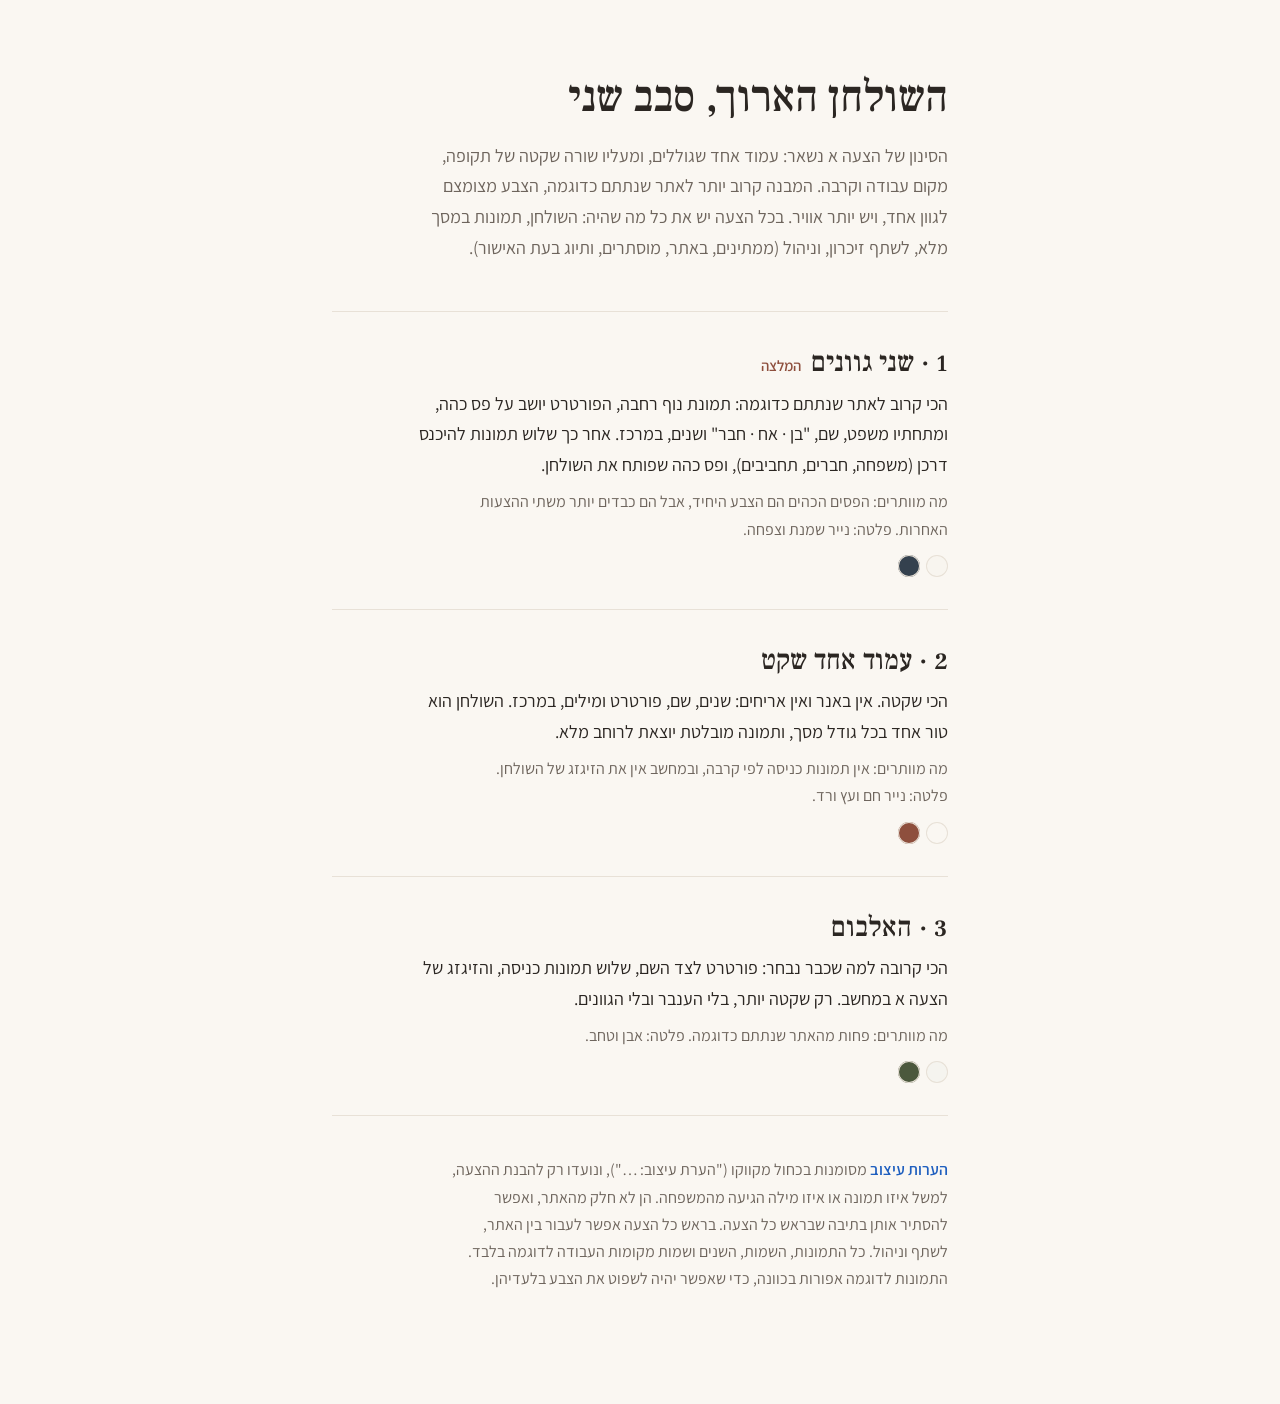
==== long-table-v2/index.html @ 7b5aa2ce "Add long table round 2 (three variants); mark family shelf as a design note Co-Authored-By: Claude O" ====
<!doctype html>
<html lang="he" dir="rtl">
<head>
<meta charset="utf-8">
<meta name="viewport" content="width=device-width, initial-scale=1">
<meta name="color-scheme" content="light dark">
<meta name="robots" content="noindex">
<title>השולחן הארוך · סבב שני</title>
<link rel="preconnect" href="https://fonts.googleapis.com">
<link href="https://fonts.googleapis.com/css2?family=Assistant:wght@400;600;700&family=Frank+Ruhl+Libre:wght@400;500;700&display=swap" rel="stylesheet">
<link rel="stylesheet" href="../shared/tokens.css">
<link rel="stylesheet" href="table.css">
<style>
:root { --bg: #FAF7F2; --surface: #FFFDFA; --ink: #2B2622; --muted: #6E655D; --line: #E8E1D7; --accent: #8E4F3D; --accent-soft: #F3E8E1; --on-accent: #fff; }
@media (prefers-color-scheme: dark) { :root:not([data-theme="light"]) { --bg: #191614; --surface: #221E1B; --ink: #EEE8E0; --muted: #A89E94; --line: #3A332E; --accent: #E0A48F; --accent-soft: #33261F; --on-accent: #191614; } }
main { max-inline-size: 760px; margin-inline: auto; padding: 72px var(--gutter) 96px; }
h1 { margin: 0 0 16px; font: 500 clamp(2rem, 7vw, 2.75rem)/1.2 var(--font-serif); text-wrap: balance; }
.lead { margin: 0 0 48px; color: var(--muted); max-inline-size: 58ch; }
ol { list-style: none; margin: 0; padding: 0; }
li { border-block-start: 1px solid var(--line); }
li:last-child { border-block-end: 1px solid var(--line); }
a.row { display: grid; gap: 8px; padding: 32px 0; color: inherit; text-decoration: none; }
a.row:hover .t, a.row:focus-visible .t { color: var(--accent); text-decoration: underline; text-underline-offset: 6px; text-decoration-thickness: 1px; }
.t { margin: 0; font: 500 1.75rem/1.3 var(--font-serif); }
.rec { margin-inline-start: 10px; font: 600 .9375rem var(--font-ui); color: var(--accent); }
.d, .g { margin: 0; max-inline-size: 60ch; }
.g { color: var(--muted); font-size: 1rem; }
.sw { display: flex; gap: 6px; margin-block-start: 4px; }
.sw i { inline-size: 22px; block-size: 22px; border-radius: 50%; box-shadow: inset 0 0 0 1px var(--line); }
.note { margin-block-start: 40px; color: var(--muted); font-size: 1rem; max-inline-size: 62ch; }
.note b { color: var(--anno); font-weight: 600; }
</style>
</head>
<body>
<main>
  <h1>השולחן הארוך, סבב שני</h1>
  <p class="lead">הסינון של הצעה א נשאר: עמוד אחד שגוללים, ומעליו שורה שקטה של תקופה, מקום עבודה וקרבה. המבנה קרוב יותר לאתר שנתתם כדוגמה, הצבע מצומצם לגוון אחד, ויש יותר אוויר. בכל הצעה יש את כל מה שהיה: השולחן, תמונות במסך מלא, לשתף זיכרון, וניהול (ממתינים, באתר, מוסתרים, ותיוג בעת האישור).</p>
  <ol>
    <li><a class="row" href="1-two-tones.html"><p class="t">1 · שני גוונים<span class="rec">המלצה</span></p><p class="d">הכי קרוב לאתר שנתתם כדוגמה: תמונת נוף רחבה, הפורטרט יושב על פס כהה, ומתחתיו משפט, שם, "בן · אח · חבר" ושנים, במרכז. אחר כך שלוש תמונות להיכנס דרכן (משפחה, חברים, תחביבים), ופס כהה שפותח את השולחן.</p><p class="g">מה מוותרים: הפסים הכהים הם הצבע היחיד, אבל הם כבדים יותר משתי ההצעות האחרות. פלטה: נייר שמנת וצפחה.</p><span class="sw" aria-hidden="true"><i style="background:#F8F5EF"></i><i style="background:#34414E"></i></span></a></li>
    <li><a class="row" href="2-one-column.html"><p class="t">2 · עמוד אחד שקט</p><p class="d">הכי שקטה. אין באנר ואין אריחים: שנים, שם, פורטרט ומילים, במרכז. השולחן הוא טור אחד בכל גודל מסך, ותמונה מובלטת יוצאת לרוחב מלא.</p><p class="g">מה מוותרים: אין תמונות כניסה לפי קרבה, ובמחשב אין את הזיגזג של השולחן. פלטה: נייר חם ועץ ורד.</p><span class="sw" aria-hidden="true"><i style="background:#FAF7F2"></i><i style="background:#8E4F3D"></i></span></a></li>
    <li><a class="row" href="3-album.html"><p class="t">3 · האלבום</p><p class="d">הכי קרובה למה שכבר נבחר: פורטרט לצד השם, שלוש תמונות כניסה, והזיגזג של הצעה א במחשב. רק שקטה יותר, בלי הענבר ובלי הגוונים.</p><p class="g">מה מוותרים: פחות מהאתר שנתתם כדוגמה. פלטה: אבן וטחב.</p><span class="sw" aria-hidden="true"><i style="background:#F5F4EF"></i><i style="background:#4B583D"></i></span></a></li>
  </ol>
  <p class="note"><b>הערות עיצוב</b> מסומנות בכחול מקווקו ("הערת עיצוב: …"), ונועדו רק להבנת ההצעה, למשל איזו תמונה או איזו מילה הגיעה מהמשפחה. הן לא חלק מהאתר, ואפשר להסתיר אותן בתיבה שבראש כל הצעה. בראש כל הצעה אפשר לעבור בין האתר, לשתף וניהול. כל התמונות, השמות, השנים ושמות מקומות העבודה לדוגמה בלבד. התמונות לדוגמה אפורות בכוונה, כדי שאפשר יהיה לשפוט את הצבע בלעדיהן.</p>
</main>
</body>
</html>
---- shared/tokens.css ----
/* Palette and type from DESIGN.md ("limestone, olive leaf, evening light"). Shared by every mockup. */
:root {
  --bg: #F2F3EF; --surface: #FBFBF8; --ink: #22261F; --muted: #5C6257; --line: #D8DBD0;
  --olive: #56663A; --olive-soft: #E3E8D6; --amber: #A86A22; --amber-soft: #F3E5D0; --chat-bg: #ECEEE6;
  --font-serif: 'Frank Ruhl Libre', 'David Libre', Georgia, serif;
  --font-ui: 'Assistant', 'Heebo', system-ui, sans-serif;
  --ease: cubic-bezier(.22, 1, .36, 1);
  --shadow-print: 0 1px 2px rgba(34, 38, 31, .08), 0 8px 24px -8px rgba(34, 38, 31, .18);
  --gutter: 16px;
}
@media (min-width: 900px) { :root { --gutter: 72px; } }
@media (prefers-color-scheme: dark) {
  :root:not([data-theme="light"]) {
    --bg: #161915; --surface: #1F231D; --ink: #ECEDE6; --muted: #A4A99A; --line: #353B31;
    --olive: #A9BC84; --olive-soft: #2B3324; --amber: #E2A95E; --amber-soft: #3A2E1E; --chat-bg: #1A1E18;
    --shadow-print: 0 1px 2px rgba(0, 0, 0, .4), 0 8px 24px -8px rgba(0, 0, 0, .6);
  }
}
html { -webkit-text-size-adjust: 100%; }
body { margin: 0; background: var(--bg); color: var(--ink); font: 400 17px/1.6 var(--font-ui); -webkit-font-smoothing: antialiased; }
* { box-sizing: border-box; }
img { display: block; max-width: 100%; }
::selection { background: var(--olive-soft); color: var(--ink); }
:focus-visible { outline: 3px solid var(--olive); outline-offset: 3px; border-radius: 4px; }
button { font: inherit; color: inherit; cursor: pointer; }
@media (prefers-reduced-motion: reduce) { *, *::before, *::after { animation-duration: .001ms !important; transition-duration: .001ms !important; scroll-behavior: auto !important; } }
---- long-table-v2/table.css ----
/* Shared components for the three round-2 variants. Each variant sets only its tokens and its layout:
   --bg --surface --ink --muted --line --accent --accent-soft --on-accent (and optionally --band, --on-band).
   Fonts, easing and gutter come from ../shared/tokens.css. */
:root { --anno: #1F5FBF; --anno-soft: #EAF1FC; --measure: 680px; --wide: 1040px; --gutter: 24px; --shadow-print: 0 1px 2px rgba(40, 32, 26, .06), 0 10px 28px -14px rgba(40, 32, 26, .28); }
@media (min-width: 900px) { :root { --gutter: 72px; } }
@media (prefers-color-scheme: dark) { :root:not([data-theme="light"]) { --anno: #8DB4F2; --anno-soft: #18243A; --shadow-print: 0 1px 2px rgba(0, 0, 0, .5), 0 10px 28px -14px rgba(0, 0, 0, .7); } }
html { scroll-behavior: smooth; scroll-padding-top: 72px; }
html.locked { overflow: hidden; }
body { background: var(--bg); color: var(--ink); font: 400 1.125rem/1.7 var(--font-ui); overflow-x: hidden; }
[hidden] { display: none !important; }
.vh { position: absolute; inline-size: 1px; block-size: 1px; overflow: hidden; clip-path: inset(50%); }
svg.ic { inline-size: 20px; block-size: 20px; flex: none; fill: none; stroke: currentColor; stroke-width: 1.6; stroke-linecap: round; stroke-linejoin: round; }
.wrap { max-inline-size: calc(var(--wide) + 2 * var(--gutter)); margin-inline: auto; padding-inline: var(--gutter); }
::selection { background: var(--accent-soft); color: var(--ink); }
:focus-visible { outline: 2px solid var(--accent); outline-offset: 3px; border-radius: 4px; }
a { color: var(--accent); text-underline-offset: 4px; text-decoration-thickness: 1px; }
input, textarea { caret-color: var(--accent); }
* { scrollbar-color: var(--line) transparent; }
button { font: inherit; color: inherit; cursor: pointer; }

/* ---- mockup strip (not part of the site) ---- */
.proof { display: flex; flex-wrap: wrap; align-items: center; gap: 4px 16px; padding: 6px var(--gutter); font-size: .875rem; background: var(--surface); border-block-end: 1px solid var(--line); color: var(--muted); }
.proof-t { margin-inline-end: auto; }
@media (max-width: 560px) { .proof { gap: 0 8px; } .proof-t { flex-basis: 100%; } .modes button { padding-inline: 10px; } .proof a { margin-inline-start: auto; } }
.modes { display: inline-flex; gap: 2px; }
.modes button { border: 0; background: transparent; min-block-size: 40px; padding-inline: 12px; border-radius: 999px; color: var(--muted); font-size: .9375rem; }
.modes button[aria-pressed="true"] { color: var(--ink); font-weight: 600; box-shadow: inset 0 0 0 1px var(--line); background: var(--bg); }
.anno-toggle { display: inline-flex; gap: 6px; align-items: center; min-block-size: 40px; color: var(--anno); }
.anno-toggle input { inline-size: 18px; block-size: 18px; accent-color: var(--anno); }
.proof a { color: var(--ink); min-block-size: 40px; display: inline-flex; align-items: center; }

/* ---- design annotations: which content the family supplied or picked. Not a feature. ---- */
.src { display: inline-flex; align-items: center; gap: 4px; margin-inline-start: 8px; padding: 0 8px; border: 1px dashed var(--anno); border-radius: 4px; background: var(--anno-soft); color: var(--anno); font: 400 .8125rem/1.6 var(--font-ui); vertical-align: middle; white-space: nowrap; }
.src::before { content: "הערת עיצוב:"; font-weight: 600; }
.src .ic { inline-size: 13px; block-size: 13px; }
.hide-anno .src, .hide-anno .anno-only { display: none; }

/* ---- controls ---- */
.pill { display: inline-flex; align-items: center; justify-content: center; gap: 8px; min-block-size: 48px; padding-inline: 24px; border-radius: 999px; border: 1px solid var(--accent); background: var(--accent); color: var(--on-accent); font-weight: 600; font-size: 1.0625rem; text-decoration: none; transition: background-color .2s var(--ease); }
.pill:active { transform: translateY(1px); }
.pill.quiet { background: transparent; color: var(--ink); border-color: var(--line); }
.textbtn { border: 0; background: transparent; min-block-size: 48px; padding-inline: 8px; color: var(--accent); font-weight: 600; font-size: 1.0625rem; text-decoration: underline; text-underline-offset: 5px; text-decoration-thickness: 1px; }
.chip { display: inline-flex; align-items: center; gap: 8px; min-block-size: 48px; padding-inline: 18px; border-radius: 999px; border: 1px solid var(--line); background: transparent; color: var(--ink); font-size: 1.0625rem; white-space: nowrap; }
.chip[aria-pressed="true"] { border-color: var(--accent); background: var(--accent-soft); color: var(--ink); font-weight: 600; box-shadow: inset 0 0 0 1px var(--accent); }
.chip.zero:not([aria-pressed="true"]) { color: var(--muted); }
.chip.x { min-block-size: 40px; padding-inline: 14px 10px; font-size: 1rem; background: var(--accent-soft); border-color: transparent; }
.chip.x .ic { inline-size: 16px; block-size: 16px; }
@media (pointer: coarse) { .chip.x { min-block-size: 48px; } }

/* ---- filter row (variant A's filters, quieted) ---- */
.fbar { position: sticky; inset-block-start: 0; z-index: 40; background: var(--bg); border-block-end: 1px solid var(--line); }
.fbar .wrap { display: flex; flex-wrap: wrap; align-items: center; gap: 0 20px; padding-block: 4px; }
.fbtns { display: flex; gap: 4px 18px; }
.fgroup { position: relative; }
.fbtn { display: inline-flex; align-items: center; gap: 4px; min-block-size: 48px; padding: 0 2px; border: 0; background: transparent; color: var(--ink); font-size: 1.0625rem; font-weight: 600; white-space: nowrap; text-decoration: underline; text-decoration-color: transparent; text-underline-offset: 8px; text-decoration-thickness: 2px; transition: text-decoration-color .2s var(--ease); }
.fbtn .ic { inline-size: 16px; block-size: 16px; color: var(--muted); transition: transform .25s var(--ease); }
.fbtn[aria-expanded="true"] .ic { transform: rotate(180deg); }
.fbtn.on { color: var(--accent); text-decoration-color: currentColor; }
.factive { display: flex; gap: 8px; align-items: center; overflow-x: auto; scrollbar-width: none; flex: 1; min-inline-size: 0; }
.factive::-webkit-scrollbar { display: none; }
.fhint { color: var(--muted); font-size: 1rem; white-space: nowrap; }
@media (max-width: 640px) { .fbar .wrap { gap: 0; } .factive { flex-basis: 100%; } .factive:has(.fhint) { display: none; } }

.scrim { position: fixed; inset: 0; z-index: 39; background: rgba(24, 20, 18, .36); }
.sheet { position: fixed; inset-inline: 0; inset-block-end: 0; z-index: 41; max-block-size: 88dvh; overflow: auto; overscroll-behavior: contain; background: var(--surface); border-radius: 16px 16px 0 0; padding: 18px var(--gutter) calc(20px + env(safe-area-inset-bottom)); box-shadow: 0 -10px 36px -12px rgba(24, 20, 18, .35); }
.sheet h2 { margin: 0 0 2px; font: 500 1.5rem/1.3 var(--font-serif); }
.sheet .sub { margin: 0 0 16px; color: var(--muted); font-size: 1rem; }
.sheet .opts { display: flex; flex-wrap: wrap; gap: 10px; }
.sheet .foot { display: flex; align-items: center; justify-content: space-between; gap: 12px; margin-block-start: 22px; }
.sheet .foot .pill { flex: 1; max-inline-size: 260px; }
.grab { display: block; inline-size: 40px; block-size: 4px; border-radius: 4px; background: var(--line); margin: -4px auto 14px; }
@media (min-width: 900px) and (hover: hover) and (pointer: fine) {
  .scrim { background: transparent; }
  .sheet { position: absolute; inset-inline: 0 auto; inset-block: calc(100% + 6px) auto; inline-size: 380px; max-block-size: 70vh; border-radius: 12px; border: 1px solid var(--line); padding: 20px; box-shadow: 0 18px 40px -16px rgba(24, 20, 18, .3); }
  .grab { display: none; }
}

/* ---- closeness doorways: plain photographs, one word ---- */
.doors { display: grid; grid-template-columns: repeat(3, minmax(0, 1fr)); gap: 12px; }
.door { display: grid; gap: 10px; padding: 0; border: 0; background: none; text-align: center; color: var(--ink); }
.door img { inline-size: 100%; aspect-ratio: 4 / 5; object-fit: cover; transition: opacity .3s var(--ease); }
.door:hover img { opacity: .88; }
.door-t { font: 500 1.25rem/1.2 var(--font-serif); text-decoration: underline; text-decoration-color: transparent; text-underline-offset: 8px; text-decoration-thickness: 2px; min-block-size: 32px; }
.door[aria-pressed="true"] .door-t { color: var(--accent); text-decoration-color: currentColor; }
.door[aria-pressed="true"] img { outline: 2px solid var(--accent); outline-offset: 4px; }
@media (min-width: 900px) { .doors { gap: 32px; max-inline-size: 860px; margin-inline: auto; } .door-t { font-size: 1.5rem; } }

/* ---- prints and words ---- */
.print { margin: 0; background: var(--surface); padding: 8px 8px 0; box-shadow: var(--shadow-print); }
.print .open-photo { display: block; padding: 0; border: 0; background: none; inline-size: 100%; cursor: zoom-in; }
.print img { inline-size: 100%; block-size: auto; }
.print figcaption { padding: 10px 2px 12px; font: 400 1rem/1.5 var(--font-serif); }
.print:not(:has(figcaption)) { padding-block-end: 8px; }
/* mockup only: the stand-in photographs are desaturated so the palette can be judged on its own */
.print img, .door img, .hero-img, .banner img, .viewer img, .q-figs img, img.thumb { filter: grayscale(.85) contrast(.95); }
.quote { margin: 0; font: 400 1.25rem/1.8 var(--font-serif); max-inline-size: 32ch; text-wrap: pretty; }
.by { margin: 12px 0 0; color: var(--muted); font-size: 1rem; }
.by b { color: var(--ink); font-weight: 600; }
.waitnote { display: inline-flex; align-items: center; gap: 8px; margin: 14px 0 0; padding: 8px 14px; border-radius: 8px; background: var(--accent-soft); color: var(--ink); font-size: 1rem; line-height: 1.45; }
.waitnote .ic { color: var(--accent); }
.entry.pending .print { box-shadow: none; outline: 1.5px dashed var(--muted); outline-offset: -1px; background: transparent; }
.entry.pending.words .quote { border: 1.5px dashed var(--muted); border-radius: 10px; padding: 14px 16px; }

/* ---- the table: one column on phones, the stagger on desktop ---- */
.table { display: grid; grid-template-columns: minmax(0, 1fr); row-gap: 72px; padding-block: 56px 32px; }
.table.settle { animation: settle .45s var(--ease); }
@keyframes settle { from { opacity: .35; } to { opacity: 1; } }
.entry { min-inline-size: 0; }
.entry .inner { display: grid; gap: 18px; }
.entry .figs { display: grid; gap: 12px; }
.entry.group .figs { grid-template-columns: repeat(2, minmax(0, 1fr)); align-items: start; }
.chapter { padding-block-start: 48px; }
.chapter h3 { margin: 0 0 10px; font: 500 2rem/1.15 var(--font-serif); }
.chapter .yrs { display: block; margin-block-start: 6px; font: 400 1rem var(--font-ui); color: var(--muted); }
.chapter p { margin: 0; font: 400 1.25rem/1.8 var(--font-serif); max-inline-size: 34ch; }
@media (min-width: 900px) {
  .table { grid-template-columns: repeat(12, minmax(0, 1fr)); column-gap: 24px; row-gap: 120px; padding-block-start: 96px; }
  .entry { grid-column: 1 / -1; }
  .entry.prints.a { grid-column: 1 / span 7; }
  .entry.prints.b { grid-column: 6 / span 7; }
  .entry.prints.has-text.a, .entry.prints.group.a { grid-column: 1 / span 10; }
  .entry.prints.has-text.b, .entry.prints.group.b { grid-column: 3 / span 10; }
  .entry.has-text .inner { grid-template-columns: 1.4fr 1fr; align-items: end; gap: 48px; }
  .entry.prints.wide { grid-column: 1 / -1; }
  .entry.prints.tall.a { grid-column: 2 / span 5; }
  .entry.prints.tall.b { grid-column: 7 / span 5; }
  .entry.prints.tall.has-text.a { grid-column: 1 / span 9; }
  .entry.prints.tall.has-text.b { grid-column: 4 / span 9; }
  .entry.tall.has-text .inner { grid-template-columns: 1fr 1fr; }
  .entry.words.a { grid-column: 2 / span 5; }
  .entry.words.b { grid-column: 7 / span 5; }
  .entry.chapter { grid-column: 3 / span 8; padding-block-start: 32px; }
  .chapter h3 { font-size: 2.5rem; }
  .quote { font-size: 1.375rem; }
  .slotwrap { grid-column: 3 / span 8; }
}

/* ---- adding to the table ---- */
.slot { inline-size: 100%; display: grid; justify-items: center; gap: 4px; padding: 28px 20px; border: 1px dashed var(--line); border-radius: 12px; background: transparent; color: var(--ink); text-align: center; }
.slot:hover { border-color: var(--accent); }
.slot .plus { color: var(--accent); margin-block-end: 4px; }
.slot strong { font: 500 1.25rem var(--font-serif); }
.slot small { color: var(--muted); font-size: 1rem; }
.slotwrap.open .slot { display: none; }
.composer { background: var(--surface); border: 1px solid var(--line); border-radius: 12px; padding: 24px 20px; }
.composer h2 { margin: 0 0 16px; font: 500 1.625rem/1.25 var(--font-serif); }
.c-prev { display: flex; flex-wrap: wrap; gap: 12px; margin-block-end: 12px; }
.c-prev:empty { display: none; }
.c-prev .pv { display: grid; gap: 2px; justify-items: start; }
.c-prev img { block-size: 120px; inline-size: auto; max-inline-size: 100%; }
.c-prev .rm { min-block-size: 44px; border: 0; background: none; color: var(--muted); text-decoration: underline; text-underline-offset: 3px; font-size: 1rem; padding-inline: 2px; }
.pickbtn { display: grid; place-items: center; align-content: center; gap: 6px; min-block-size: 140px; border: 1px dashed var(--accent); border-radius: 12px; background: var(--accent-soft); color: var(--ink); font-size: 1.125rem; font-weight: 600; cursor: pointer; text-align: center; padding: 16px; }
.pickbtn .plus { color: var(--accent); }
.composer:has(#pick:focus-visible) .pickbtn { outline: 2px solid var(--accent); outline-offset: 3px; }
.composer.has-files .pickbtn { min-block-size: 48px; display: inline-flex; border-style: solid; border-radius: 999px; padding-inline: 20px; }
.field { margin-block-start: 18px; }
.field label { display: block; font-weight: 600; margin-block-end: 6px; }
.field label small { font-weight: 400; color: var(--muted); }
.field input, .field textarea { inline-size: 100%; min-block-size: 52px; padding: 12px 14px; font: 400 1.125rem/1.5 var(--font-ui); color: var(--ink); background: var(--bg); border: 1px solid var(--muted); border-radius: 10px; }
.field textarea { min-block-size: 120px; resize: vertical; }
.field input[aria-invalid="true"] { border-width: 2px; border-color: var(--accent); }
.err { margin: 8px 0 0; padding: 8px 12px; border-radius: 8px; background: var(--accent-soft); font-size: 1rem; }
.composer .waitnote { margin-block-start: 18px; }
.c-actions, .thanks .row { display: flex; flex-wrap: wrap; align-items: center; gap: 8px 16px; margin-block-start: 20px; }
.thanks p { margin: 0; }

.empty { display: grid; gap: 8px; justify-items: start; padding: 28px 0; max-inline-size: var(--measure); grid-column: 1 / -1; }
.empty strong { font: 500 1.5rem/1.3 var(--font-serif); }
.empty p { margin: 0; color: var(--muted); }

/* ---- full-screen photo ---- */
.viewer { position: fixed; inset: 0; z-index: 80; background: #121110; color: #EDE8E1; display: grid; grid-template-rows: auto 1fr auto; padding: calc(8px + env(safe-area-inset-top)) 12px calc(12px + env(safe-area-inset-bottom)); }
.viewer figure { margin: 0; display: grid; grid-template-rows: 1fr auto; gap: 12px; min-block-size: 0; }
.viewer img { inline-size: 100%; block-size: 100%; object-fit: contain; min-block-size: 0; }
.viewer figcaption { display: grid; gap: 2px; text-align: center; font: 400 1.0625rem/1.5 var(--font-serif); }
.viewer .credit { font: 400 .9375rem var(--font-ui); color: #B9B1A7; }
.viewer .credit b { color: #EDE8E1; }
.viewer button { min-inline-size: 48px; min-block-size: 48px; border: 0; background: transparent; color: inherit; border-radius: 999px; display: inline-grid; place-items: center; }
.v-close { justify-self: end; }
.v-nav { display: flex; justify-content: center; align-items: center; gap: 24px; font-size: .9375rem; color: #B9B1A7; }

/* ---- admin ---- */
#admin { padding-block: 40px 96px; }
#admin .wrap { max-inline-size: calc(800px + 2 * var(--gutter)); }
#admin h1 { margin: 0 0 6px; font: 500 2.5rem/1.2 var(--font-serif); }
.a-lead { margin: 0 0 28px; color: var(--muted); }
.atabs { display: flex; gap: 24px; border-block-end: 1px solid var(--line); margin-block-end: 24px; overflow-x: auto; }
.atab { min-block-size: 52px; border: 0; background: none; padding: 0 2px; font-size: 1.125rem; color: var(--muted); border-block-end: 2px solid transparent; margin-block-end: -1px; white-space: nowrap; }
.atab[aria-selected="true"] { color: var(--ink); font-weight: 600; border-block-end-color: var(--accent); }
.atab-n { font-size: 1rem; }
.a-sub { margin: 0 0 16px; color: var(--muted); }
.qcard { display: grid; gap: 16px; }
.q-figs { display: flex; flex-wrap: wrap; gap: 12px; }
.q-figs img { flex: 1 1 220px; max-inline-size: 420px; box-shadow: var(--shadow-print); }
.q-words { margin: 0; font: 400 1.375rem/1.75 var(--font-serif); }
.q-who { margin: 0; }
.q-who b { font-weight: 600; }
.q-tags { display: grid; gap: 12px; padding-block: 16px; border-block: 1px solid var(--line); }
.q-tags-h { margin: 0; font-weight: 600; }
.q-tags-h small { font-weight: 400; color: var(--muted); }
.q-tag { display: grid; gap: 6px; }
.q-tag > span { color: var(--muted); font-size: 1rem; }
.q-tag .opts { display: flex; flex-wrap: wrap; gap: 8px; }
.chip.sm { min-block-size: 44px; padding-inline: 14px; font-size: 1rem; }
@media (pointer: coarse) { .chip.sm { min-block-size: 48px; } }
.q-acts { display: grid; gap: 12px; }
.big { min-block-size: 60px; border-radius: 999px; font-size: 1.25rem; font-weight: 600; border: 1px solid var(--accent); }
.big.yes { background: var(--accent); color: var(--on-accent); }
.big.no { background: transparent; color: var(--ink); border-color: var(--muted); }
@media (min-width: 640px) { .q-acts { grid-template-columns: 1fr 1fr; } }
.arows { list-style: none; margin: 0; padding: 0; }
.arow { display: grid; grid-template-columns: 64px 1fr; gap: 6px 14px; padding-block: 16px; border-block-end: 1px solid var(--line); }
.thumb { inline-size: 64px; block-size: 64px; object-fit: cover; }
.words-thumb { display: grid; place-items: center; background: var(--accent-soft); color: var(--accent); font: 500 2rem var(--font-serif); }
.a-lbl { margin: 0; font-weight: 600; }
.a-snip { margin: 2px 0 0; color: var(--muted); font-size: 1rem; display: -webkit-box; -webkit-line-clamp: 2; -webkit-box-orient: vertical; overflow: hidden; }
.a-tags { margin: 2px 0 0; color: var(--muted); font-size: .9375rem; }
.a-btns { grid-column: 1 / -1; display: flex; flex-wrap: wrap; gap: 8px; }
.sm { display: inline-flex; align-items: center; gap: 6px; min-block-size: 44px; padding-inline: 14px; border-radius: 999px; border: 1px solid var(--line); background: transparent; font-size: 1rem; }
.sm[aria-pressed="true"] { border-color: var(--accent); color: var(--accent); }
.sm:disabled { opacity: .4; cursor: default; }
@media (pointer: coarse) { .sm { min-block-size: 48px; } }
@media (min-width: 720px) { .arow { grid-template-columns: 64px 1fr auto; align-items: center; } .a-btns { grid-column: auto; justify-content: end; } }

.toast { position: fixed; inset-inline: 12px; inset-block-end: calc(16px + env(safe-area-inset-bottom)); z-index: 90; margin-inline: auto; max-inline-size: 460px; display: flex; align-items: center; justify-content: space-between; gap: 12px; padding: 6px 6px 6px 18px; padding-inline-start: 18px; border-radius: 12px; background: var(--ink); color: var(--bg); box-shadow: 0 12px 30px -10px rgba(0, 0, 0, .4); }
.toast button { min-block-size: 48px; padding-inline: 18px; border-radius: 999px; border: 1px solid currentColor; background: transparent; color: inherit; font-weight: 600; }

.dock { position: fixed; inset-inline: 0; inset-block-end: calc(14px + env(safe-area-inset-bottom)); z-index: 30; display: flex; justify-content: center; pointer-events: none; }
.dock .pill { pointer-events: auto; box-shadow: 0 8px 22px -8px rgba(24, 20, 18, .45); }
body[data-view="admin"] .dock { display: none; }
@media (min-width: 900px) { .dock { display: none; } }
.sitefoot { padding: 64px var(--gutter) 120px; text-align: center; color: var(--muted); font-size: 1rem; }
@media (prefers-reduced-motion: reduce) { html { scroll-behavior: auto; } *, *::before, *::after { transition-property: opacity, color, background-color, border-color, box-shadow !important; animation: none !important; } }
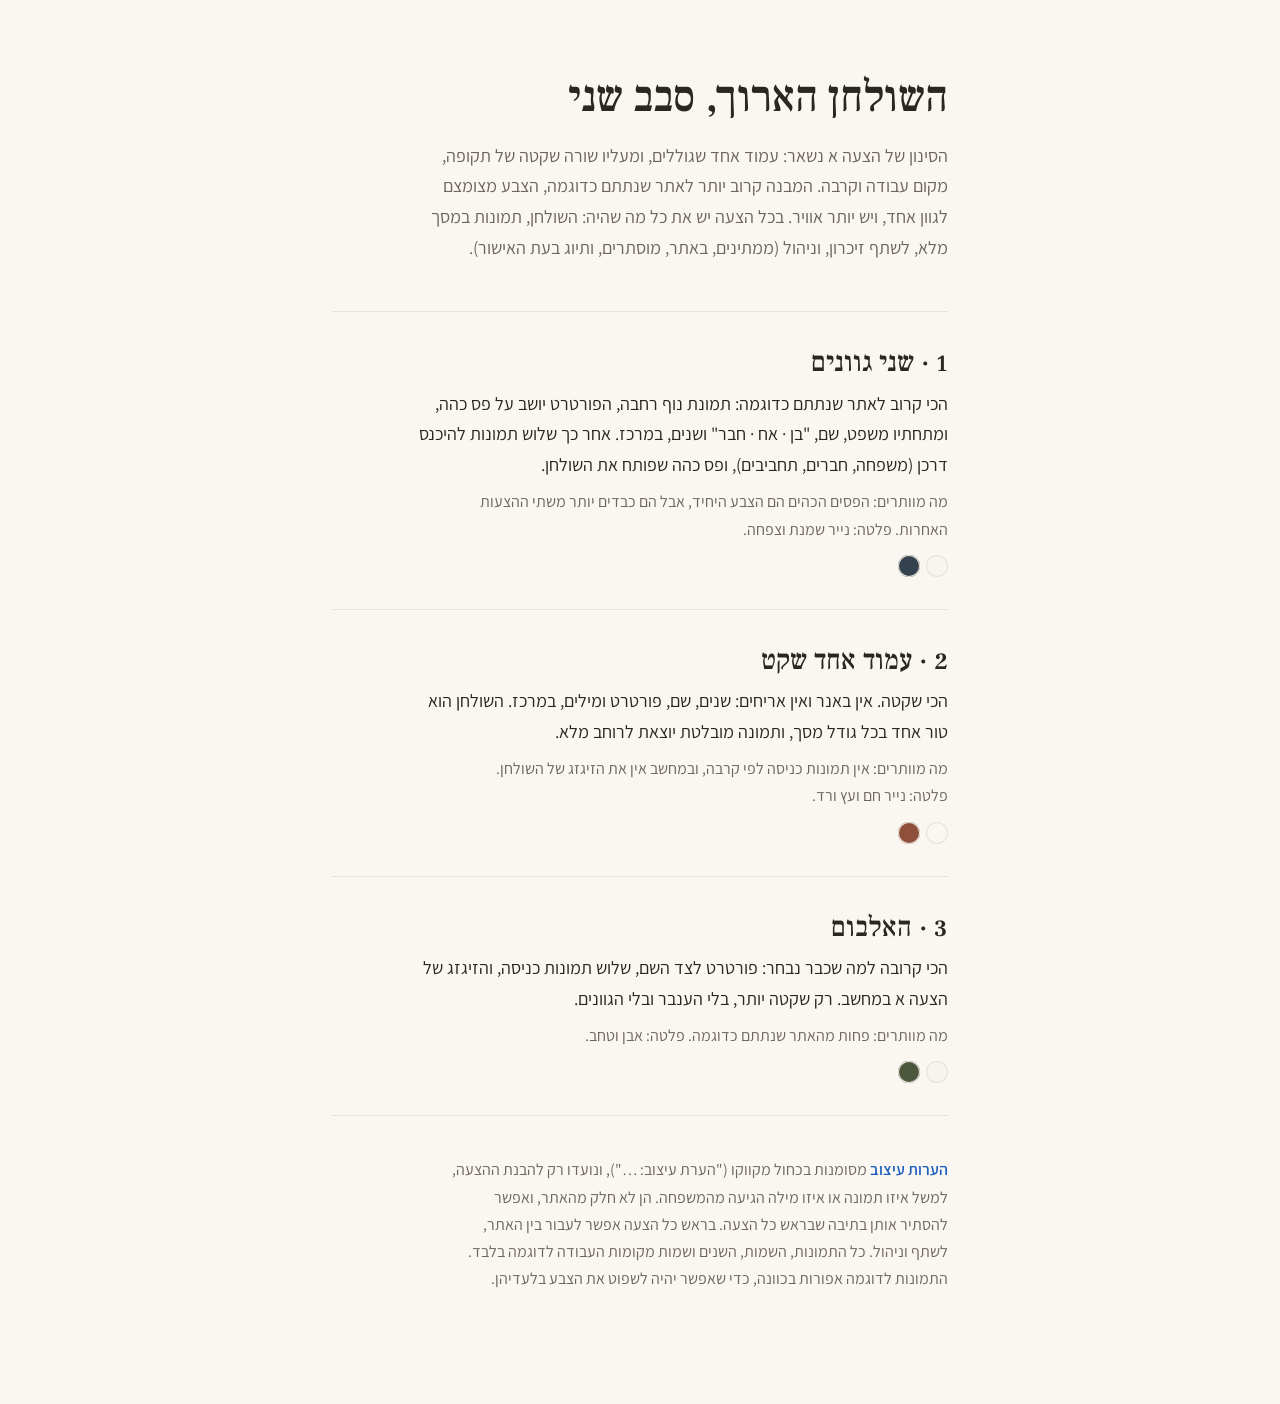
==== commit 19a39ed0: "Remove the recommendation tag from the variant index pages Co-Authored-By: Claude Opus 5.5 <noreply@" ====
--- a/long-table-v2/index.html
+++ b/long-table-v2/index.html
@@ -22,7 +22,6 @@
 a.row { display: grid; gap: 8px; padding: 32px 0; color: inherit; text-decoration: none; }
 a.row:hover .t, a.row:focus-visible .t { color: var(--accent); text-decoration: underline; text-underline-offset: 6px; text-decoration-thickness: 1px; }
 .t { margin: 0; font: 500 1.75rem/1.3 var(--font-serif); }
-.rec { margin-inline-start: 10px; font: 600 .9375rem var(--font-ui); color: var(--accent); }
 .d, .g { margin: 0; max-inline-size: 60ch; }
 .g { color: var(--muted); font-size: 1rem; }
 .sw { display: flex; gap: 6px; margin-block-start: 4px; }
@@ -36,7 +35,7 @@
   <h1>השולחן הארוך, סבב שני</h1>
   <p class="lead">הסינון של הצעה א נשאר: עמוד אחד שגוללים, ומעליו שורה שקטה של תקופה, מקום עבודה וקרבה. המבנה קרוב יותר לאתר שנתתם כדוגמה, הצבע מצומצם לגוון אחד, ויש יותר אוויר. בכל הצעה יש את כל מה שהיה: השולחן, תמונות במסך מלא, לשתף זיכרון, וניהול (ממתינים, באתר, מוסתרים, ותיוג בעת האישור).</p>
   <ol>
-    <li><a class="row" href="1-two-tones.html"><p class="t">1 · שני גוונים<span class="rec">המלצה</span></p><p class="d">הכי קרוב לאתר שנתתם כדוגמה: תמונת נוף רחבה, הפורטרט יושב על פס כהה, ומתחתיו משפט, שם, "בן · אח · חבר" ושנים, במרכז. אחר כך שלוש תמונות להיכנס דרכן (משפחה, חברים, תחביבים), ופס כהה שפותח את השולחן.</p><p class="g">מה מוותרים: הפסים הכהים הם הצבע היחיד, אבל הם כבדים יותר משתי ההצעות האחרות. פלטה: נייר שמנת וצפחה.</p><span class="sw" aria-hidden="true"><i style="background:#F8F5EF"></i><i style="background:#34414E"></i></span></a></li>
+    <li><a class="row" href="1-two-tones.html"><p class="t">1 · שני גוונים</p><p class="d">הכי קרוב לאתר שנתתם כדוגמה: תמונת נוף רחבה, הפורטרט יושב על פס כהה, ומתחתיו משפט, שם, "בן · אח · חבר" ושנים, במרכז. אחר כך שלוש תמונות להיכנס דרכן (משפחה, חברים, תחביבים), ופס כהה שפותח את השולחן.</p><p class="g">מה מוותרים: הפסים הכהים הם הצבע היחיד, אבל הם כבדים יותר משתי ההצעות האחרות. פלטה: נייר שמנת וצפחה.</p><span class="sw" aria-hidden="true"><i style="background:#F8F5EF"></i><i style="background:#34414E"></i></span></a></li>
     <li><a class="row" href="2-one-column.html"><p class="t">2 · עמוד אחד שקט</p><p class="d">הכי שקטה. אין באנר ואין אריחים: שנים, שם, פורטרט ומילים, במרכז. השולחן הוא טור אחד בכל גודל מסך, ותמונה מובלטת יוצאת לרוחב מלא.</p><p class="g">מה מוותרים: אין תמונות כניסה לפי קרבה, ובמחשב אין את הזיגזג של השולחן. פלטה: נייר חם ועץ ורד.</p><span class="sw" aria-hidden="true"><i style="background:#FAF7F2"></i><i style="background:#8E4F3D"></i></span></a></li>
     <li><a class="row" href="3-album.html"><p class="t">3 · האלבום</p><p class="d">הכי קרובה למה שכבר נבחר: פורטרט לצד השם, שלוש תמונות כניסה, והזיגזג של הצעה א במחשב. רק שקטה יותר, בלי הענבר ובלי הגוונים.</p><p class="g">מה מוותרים: פחות מהאתר שנתתם כדוגמה. פלטה: אבן וטחב.</p><span class="sw" aria-hidden="true"><i style="background:#F5F4EF"></i><i style="background:#4B583D"></i></span></a></li>
   </ol>
--- a/long-table-v2/table.css
+++ b/long-table-v2/table.css
@@ -30,7 +30,7 @@
 .proof a { color: var(--ink); min-block-size: 40px; display: inline-flex; align-items: center; }
 
 /* ---- design annotations: which content the family supplied or picked. Not a feature. ---- */
-.src { display: inline-flex; align-items: center; gap: 4px; margin-inline-start: 8px; padding: 0 8px; border: 1px dashed var(--anno); border-radius: 4px; background: var(--anno-soft); color: var(--anno); font: 400 .8125rem/1.6 var(--font-ui); vertical-align: middle; white-space: nowrap; }
+.src { display: inline-flex; align-items: center; gap: 4px; margin-inline-start: 8px; padding: 3px 10px; border: 1px dashed var(--anno); border-radius: 4px; background: var(--anno-soft); color: var(--anno); font: 400 .8125rem/1.6 var(--font-ui); vertical-align: middle; white-space: nowrap; }
 .src::before { content: "הערת עיצוב:"; font-weight: 600; }
 .src .ic { inline-size: 13px; block-size: 13px; }
 .hide-anno .src, .hide-anno .anno-only { display: none; }
